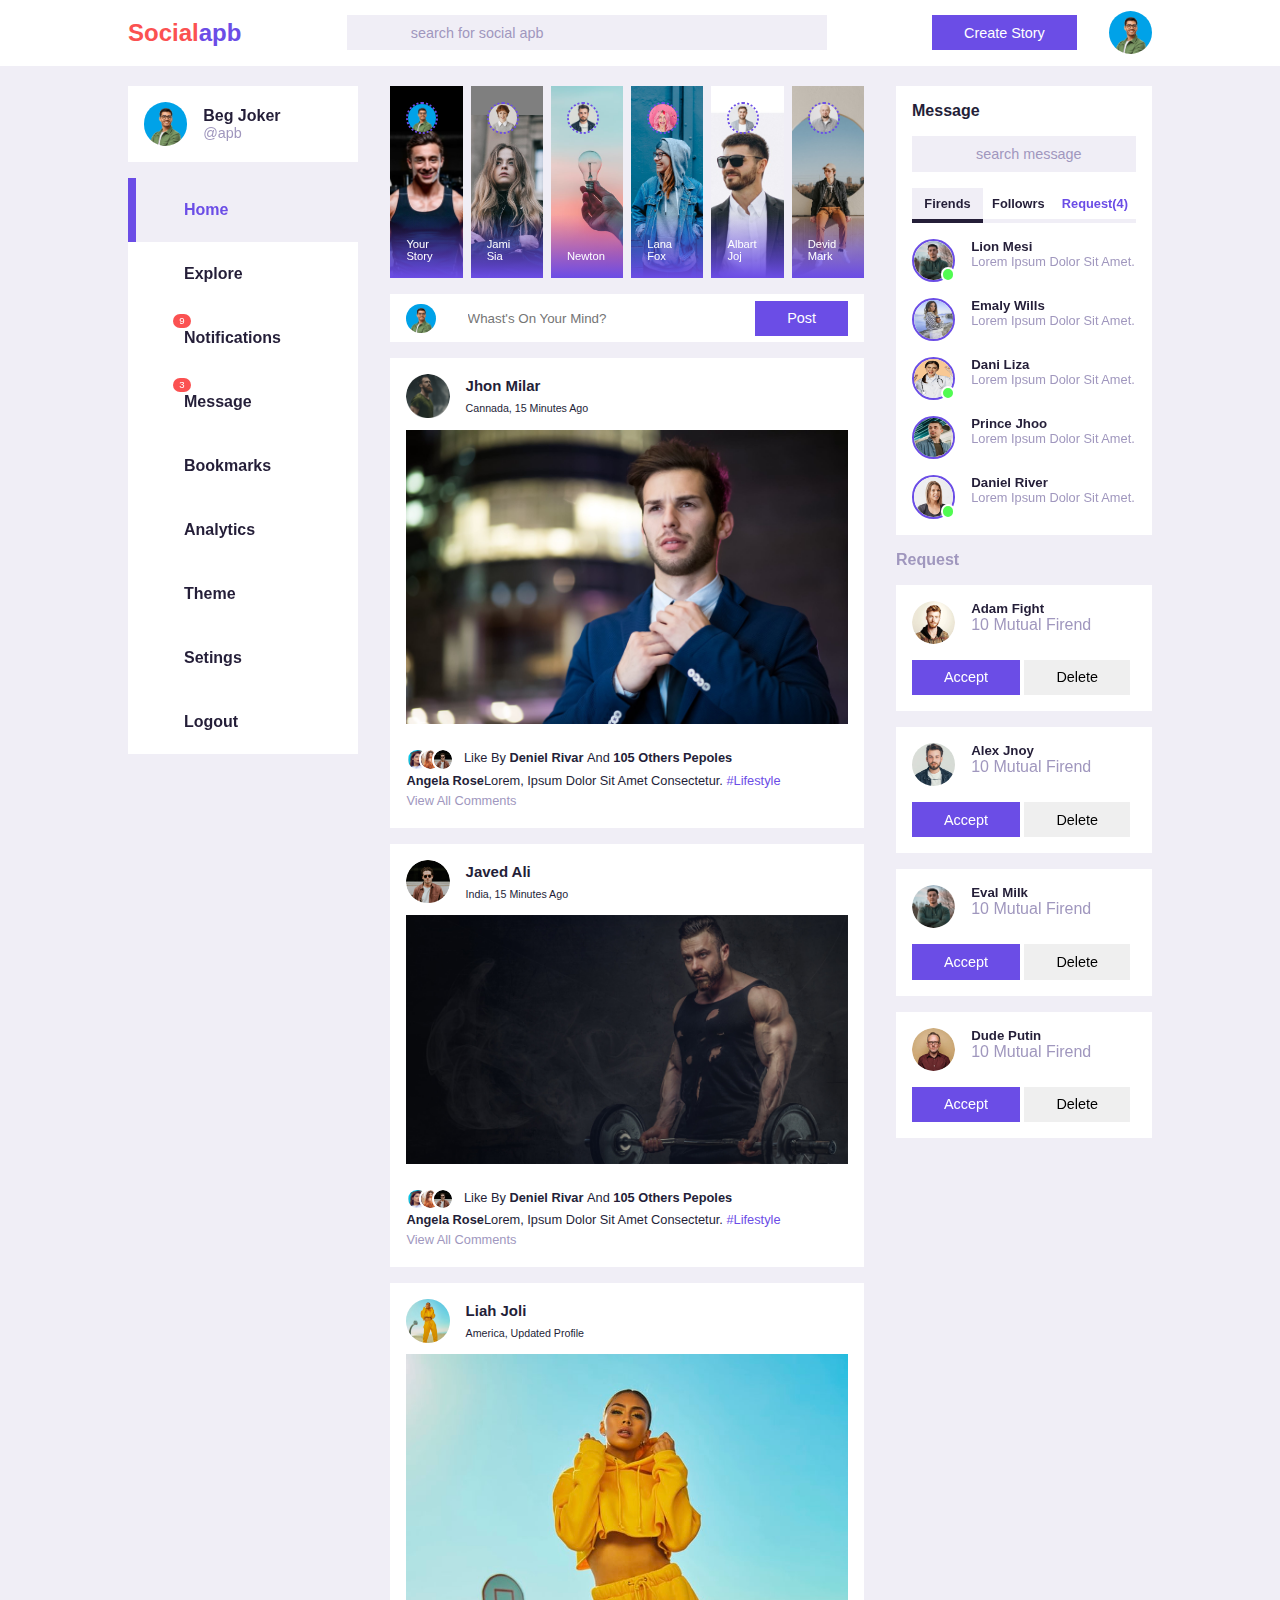
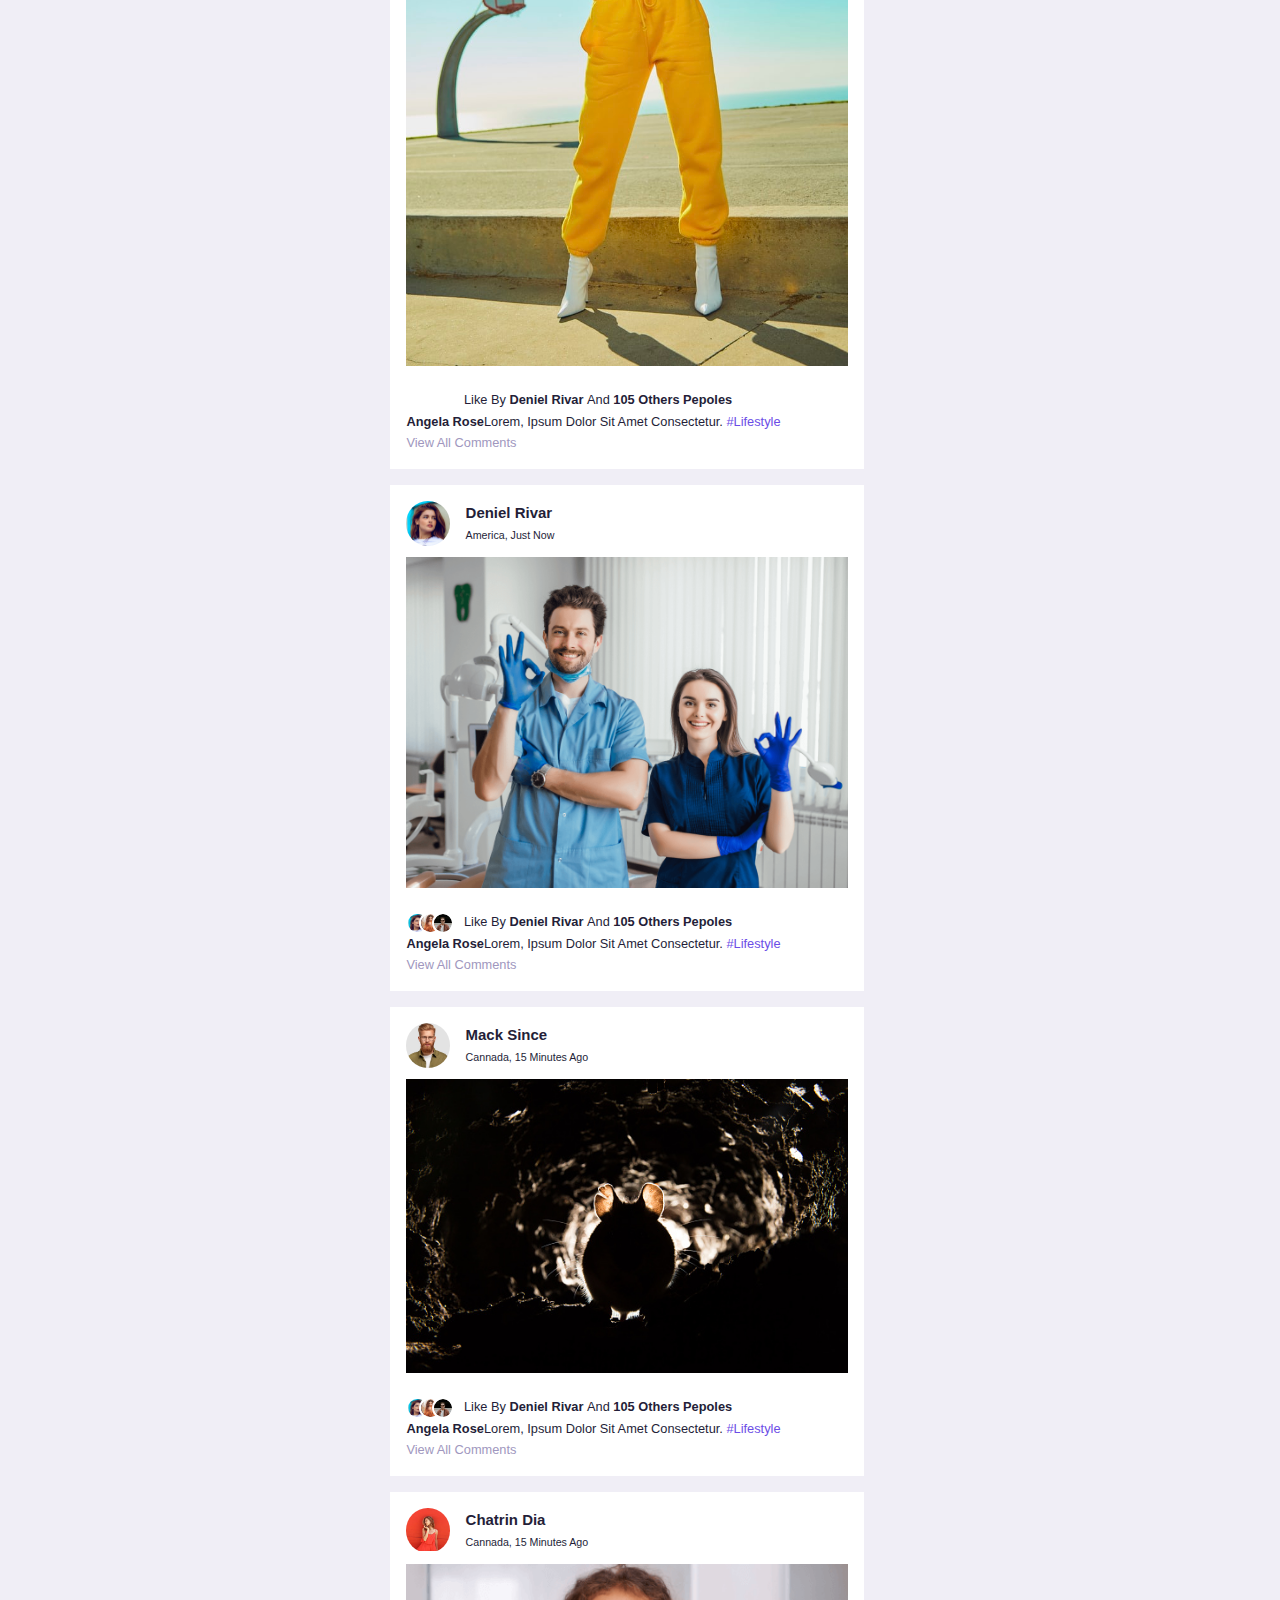
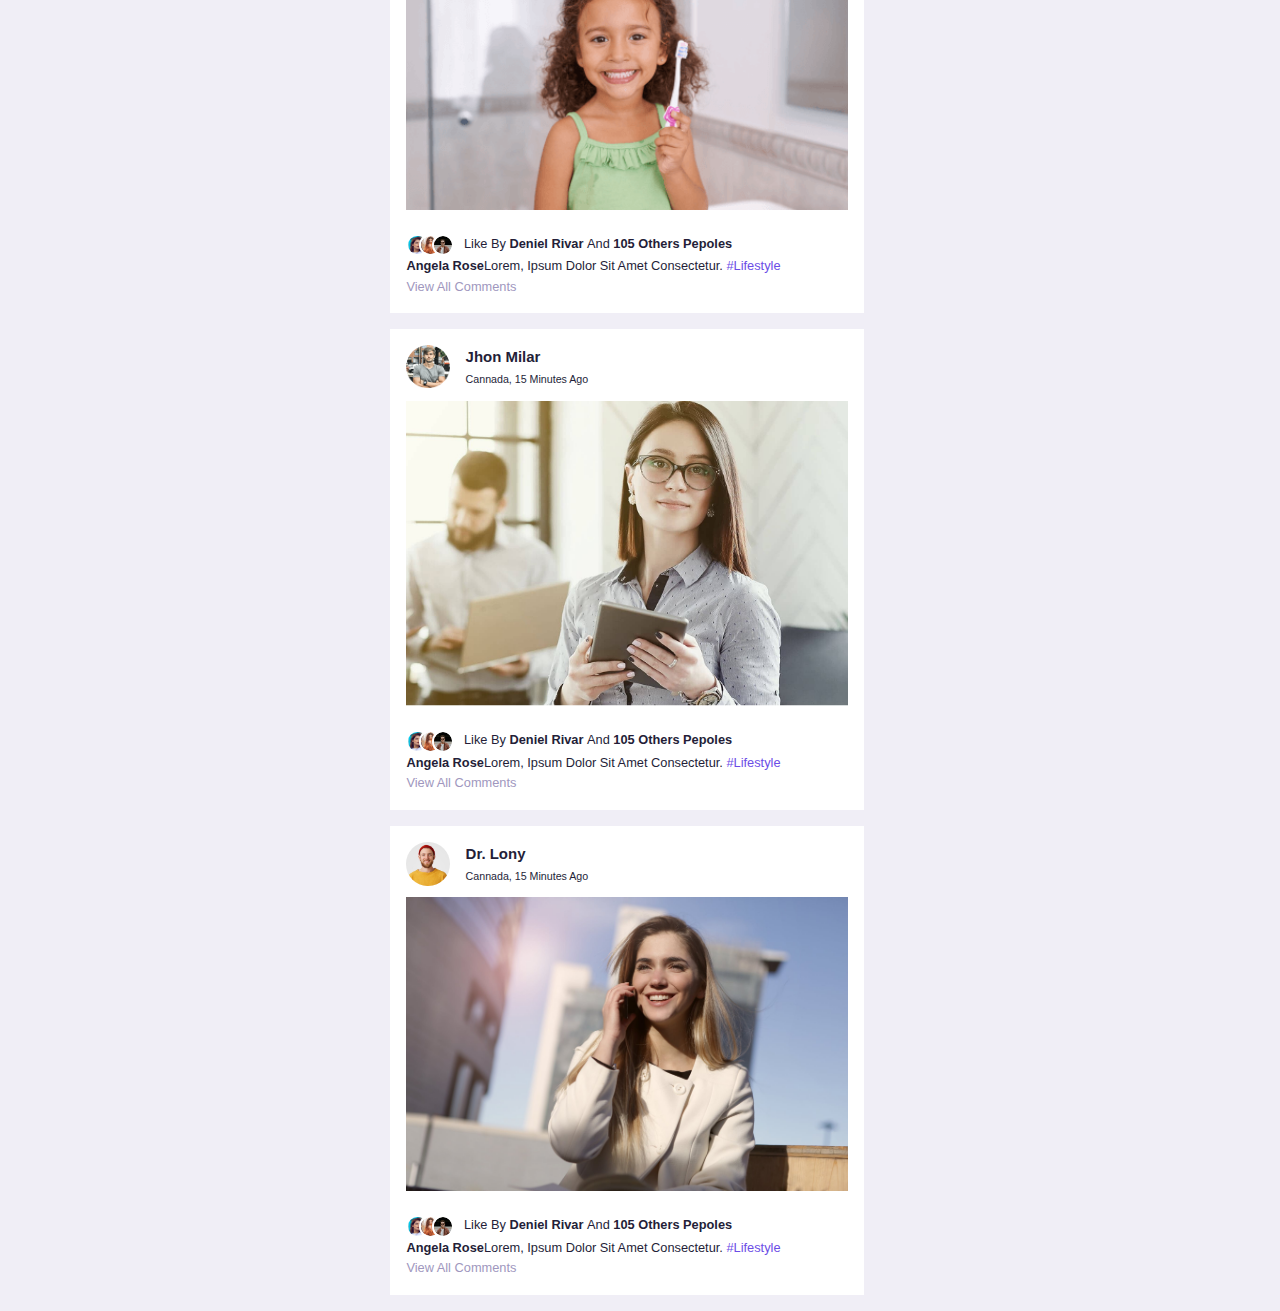
==== index.html @ afddc8d6 "commit 1" ====
<!DOCTYPE html>
<html lang="en">
<head>
    <meta charset="UTF-8">
    <meta http-equiv="X-UA-Compatible" content="IE=edge">
    <meta name="viewport" content="width=device-width, initial-scale=1.0">
    <title>SOCIAL APB</title>
    <link rel="stylesheet" href="https://unicons.iconscout.com/release/v4.0.0/css/line.css">
    <!-- ................CUSTOM CSS LINK................... -->
    <link rel="stylesheet" href="style.css">
</head>
<body>
    <!-- .............START NAV SECTION...................... -->
    <nav>
        <div class="container nav-container">
            <h2 class="logo">
                social<span>apb</span>
            </h2>
            <div class="search-bar">
                <i class="uil uil-search" ></i>
                <input type="search" placeholder="Search for SOCIAL APB">
            </div>
            <div class="create">
                <label for="creatPost" class="btn btn-primary" >Create story</label>
                <div class="profile-phots">
                    <img src="img/profile-1.jpeg" alt="">
                </div>
            </div>
        </div>
    </nav>
    <!-- ................END NAV SECTION......................... -->



    <!-- ................START MAINE SECTION......................... -->
    <main>
        <div class="container main-container">
            <!--=======MAIN LEFT======== -->
            <div class="main-left">
              <div class="profile">
                <div class="profile-phots">
                    <img src="img/profile-1.jpeg" alt="">
                </div> 
                <div class="hendel">
                    <h4>beg joker</h4>
                    <p class="text-gry">@APB</p>
                </div>  
              </div>

              <!--.............. SIDEBAR.............. -->
              <div class="side-bar"> 

                <a class="menu-item active" href="index.html">
                    <span><i class="uil uil-home"></i></span><h3>home</h3>
                </a>
                <a class="menu-item " >
                    <span><i class="uil uil-compass"></i></span><h3>explore</h3>
                </a>
                <a class="menu-item" id="notifice">
                    <span> <small class="count">9</small> <i class="uil uil-bell"></i></span><h3>notifications</h3>
                    <!-- ....................notification............................ -->
                    <div class="notification">
                        <div class="NP">
                            <div class="profile-phots">
                                <img src="img/p2.jpg" alt="">
                            </div> 
                            <div class="notification-body">
                                <b>melody</b> accepted your firend request  
                                <small class="text-gry"> 1 minutes ago</small>                              
                            </div>
                        </div>
                        <div class="NP">
                            <div class="profile-phots">
                                <img src="img/p3.png" alt="">
                            </div> 
                            <div class="notification-body">
                                <b>jhon lew</b> commented your post 
                                <small class="text-gry"> 4 minutes ago</small>                              
                            </div>
                        </div>
                        <div class="NP">
                            <div class="profile-phots">
                                <img src="img/p4.png" alt="">
                            </div> 
                            <div class="notification-body">
                                <b>leah pry</b>  liked your post 
                                <small class="text-gry"> 10 minutes ago</small>                              
                            </div>
                        </div>
                        <div class="NP">
                            <div class="profile-phots">
                                <img src="img/p5.png" alt="">
                            </div> 
                            <div class="notification-body">
                                <b>david</b> liked your post 
                                <small class="text-gry"> 20 minutes ago</small>                              
                            </div>
                        </div>
                        <div class="NP">
                            <div class="profile-phots">
                                <img src="img/profile-4.jpg" alt="">
                            </div> 
                            <div class="notification-body">
                                <b>angla fox</b> reacted your post 
                                <small class="text-gry"> 1 hour ago</small>                              
                            </div>
                        </div>
                        <div class="NP">
                            <div class="profile-phots">
                                <img src="img/profile-5.jpeg" alt="">
                            </div> 
                            <div class="notification-body">
                                <b>lana</b>  accepted your firend request
                                <small class="text-gry">2 hour ago</small>                              
                            </div>
                        </div>
                        <div class="NP">
                            <div class="profile-phots">
                                <img src="img/p7.png" alt="">
                            </div> 
                            <div class="notification-body">
                                <b>mark newton</b> accepted your firend request
                                <small class="text-gry"> 2 days ago</small>                              
                            </div>
                        </div>
                    </div>
                </a>
                <a class="menu-item"  id="message">
                    <span> <small class="count">3</small> <i class="uil uil-envelope"></i></span><h3>message</h3>
                </a>
                <a class="menu-item " >
                    <span><i class="uil uil-bookmark"></i></span><h3>bookmarks</h3>
                </a>
                <a class="menu-item " >

                    <span><i class="uil uil-chart-line"></i></span><h3>analytics</h3>
                </a>
                <a class="menu-item " id="themeMenu">
                    <span><i class="uil uil-palette"></i></span><h3>theme</h3>
                </a>
                <a class="menu-item g" >
                    <span><i class="uil uil-setting"></i></span><h3>setings</h3>
                </a> 
                <a class="menu-item g" >
                    <span><i class="uil uil-signout"></i></span><h3>logout</h3>
                </a> 
              </div>

            </div>
            <!-- =======MAIN MID======= -->
            <div class="main-mid">
                
                <!-- storys..start.. -->
                <div class="storys">
                    <div class="story">
                        <div class="profile-phots">
                            <img src="img/profile-1.jpeg" alt="">
                        </div>
                        <p>your story</p>
                    </div>
                    <div class="story">
                        <div class="profile-phots">
                            <img src="img/s2.jpg" alt="">
                        </div>
                        <p>jami sia</p>
                    </div>
                    <div class="story">
                        <div class="profile-phots">
                            <img src="img/s3.jpg" alt="">
                        </div>
                        <p>newton</p>
                    </div>
                    <div class="story">
                        <div class="profile-phots">
                            <img src="img/s4.jpg" alt="">
                        </div>
                        <p>lana fox</p>
                    </div>
                    <div class="story">
                        <div class="profile-phots">
                            <img src="img/s5.jpg" alt="">
                        </div>
                        <p>albart joj</p>
                    </div>
                    <div class="story">
                        <div class="profile-phots">
                            <img src="img/s6.jpg" alt="">
                        </div>
                        <p>devid mark</p>
                    </div>                

                
                </div>                
                <!-- storys..end.. -->
                <form class="creatPost">
                    <div class="profile-phots">
                        <img src="img/profile-1.jpeg" alt="">
                    </div>
                   <div class="text-post">
                      <input type="text" placeholder="whast's on your mind?" class="creatPost">
                   </div>

                   <div>
                       <input type="submit" value="post" class="btn btn-primary">
                   </div>
                </form>

                <!--..................feeds..start...............................-->
                <div class="feeds">
                    <div class="feed">
                        <div class="head">
                            <div class="user">
                                <div class="profile-phots">
                                    <img src="img/p7.png" alt="">                                    
                                </div>
                                <div class="info">
                                    <h3>jhon milar</h3>
                                    <small>cannada, 15 minutes ago</small>
                                </div>                               
                            </div>
                            <div class="dropdown">
                                <span class="edit"><i class="uil uil-ellipsis-h"></i></span>
                                <div class="dropdown-content">
                                    <a href="#">ซ่อนโพส</a><br>
                                    <a href="#">แก้ไข</a><br>
                                    <a href="#">ลบ</a>
                                </div>
                            </div>
                        </div>
                            <div class="feed-phots">
                                <img src="img/feed1.jpeg" alt="">
                            </div>
                            <div class="action-buttons">
                                <div class="inter-action-button">
                                    <span><i class="uil uil-heart"></i></span>
                                    <span><i class="uil uil-comment"></i></span>
                                    <span><i class="uil uil-share-alt"></i></span>
                                </div>
                                <div class="book-mark">
                                   <span><i class="uil uil-bookmark"></i></span>
                                </div>
                            </div>
                            <div class="liked-by">
                                <span><img src="img/p2.jpg" alt=""></span>
                                <span><img src="img/p4.png" alt=""></span>
                                <span><img src="img/p5.png" alt=""></span>
                                <p>like by <b>deniel rivar </b> and<b> 105 others pepoles</b></p>                                                                  
                            </div>
                            <div class="caption">
                                <p><b>angela rose</b>Lorem, ipsum dolor sit amet consectetur. <span class="hash-teg">#lifestyle</span></p>
                            </div> 
                            <div class="text-gry comment">view all comments</div> 
                    </div> 
                    <div class="feed">
                        <div class="head">
                            <div class="user">
                                <div class="profile-phots">
                                    <img src="img/p5.png" alt="">                                    
                                </div>
                                <div class="info">
                                    <h3>javed ali</h3>
                                    <small>india, 15 minutes ago</small>
                                </div>                               
                            </div>
                            <span class="edit">
                                <i class="uil uil-ellipsis-h"></i>
                            </span>
                        </div>
                            <div class="feed-phots">
                                <img src="img/feed8.jpg" alt="">
                            </div>
                            <div class="action-buttons">
                                <div class="inter-action-button">
                                    <span><i class="uil uil-heart"></i></span>
                                    <span><i class="uil uil-comment"></i></span>
                                    <span><i class="uil uil-share-alt"></i></span>
                                </div>
                                <div class="book-mark">
                                    <span><i class="uil uil-bookmark"></i></span>
                                </div>
                            </div>
                            <div class="liked-by">
                                <span><img src="img/p2.jpg" alt=""></span>
                                <span><img src="img/p4.png" alt=""></span>
                                <span><img src="img/p5.png" alt=""></span>
                                <p>like by <b>deniel rivar </b> and<b> 105 others pepoles</b></p>                                                                  
                            </div>
                            <div class="caption">
                                <p><b>angela rose</b>Lorem, ipsum dolor sit amet consectetur. <span class="hash-teg">#lifestyle</span></p>
                            </div> 
                            <div class="text-gry comment">view all comments</div> 
                    </div>        
                    <div class="feed">
                        <div class="head">
                            <div class="user">
                                <div class="profile-phots">
                                    <img src="img/feed4.jpg" alt="">                                    
                                </div>
                                <div class="info">
                                    <h3>liah joli</h3>
                                    <small>america, updated profile</small>
                                </div>                               
                            </div>
                            <span class="edit">
                                <i class="uil uil-ellipsis-h"></i>
                            </span>
                        </div>
                            <div class="feed-phots">
                                <img src="img/feed4.jpg" alt="">
                            </div>
                            <div class="action-buttons">
                                <div class="inter-action-button">
                                    <span><i class="uil uil-heart"></i></span>
                                    <span><i class="uil uil-comment"></i></span>
                                    <span><i class="uil uil-share-alt"></i></span>
                                </div>
                                <div class="book-mark">
                                    <span><i class="uil uil-bookmark"></i></span>
                                </div>
                            </div>
                            <div class="liked-by">
                                <span><i class="uil uil-heart"></i></span>
                                <span><i class="uil uil-comment"></i></span>
                                <span><i class="uil uil-share-alt"></i></span>
                                <p>like by <b>deniel rivar </b> and<b> 105 others pepoles</b></p>                                                                  
                            </div>
                            <div class="caption">
                                <p><b>angela rose</b>Lorem, ipsum dolor sit amet consectetur. <span class="hash-teg">#lifestyle</span></p>
                            </div> 
                            <div class="text-gry comment">view all comments</div> 
                    </div>
                    <div class="feed">
                        <div class="head">
                            <div class="user">
                                <div class="profile-phots">
                                    <img src="img/p2.jpg" alt="">                                    
                                </div>
                                <div class="info">
                                    <h3>Deniel Rivar</h3>
                                    <small>america, just now</small>
                                </div>                               
                            </div>
                            <span class="edit">
                                <i class="uil uil-ellipsis-h"></i>
                            </span>
                        </div>
                            <div class="feed-phots">
                                <img src="img/feed3.png" alt="">
                            </div>
                            <div class="action-buttons">
                                <div class="inter-action-button">
                                    <span><i class="uil uil-heart"></i></span>
                                    <span><i class="uil uil-comment"></i></span>
                                    <span><i class="uil uil-share-alt"></i></span>
                                </div>
                                <div class="book-mark">
                                    <span><i class="uil uil-bookmark"></i></span>
                                </div>
                            </div>
                            <div class="liked-by">
                                <span><img src="img/p2.jpg" alt=""></span>
                                <span><img src="img/p4.png" alt=""></span>
                                <span><img src="img/p5.png" alt=""></span>
                                <p>like by <b>deniel rivar </b> and<b> 105 others pepoles</b></p>                                                                  
                            </div>
                            <div class="caption">
                                <p><b>angela rose</b>Lorem, ipsum dolor sit amet consectetur. <span class="hash-teg">#lifestyle</span></p>
                            </div> 
                            <div class="text-gry comment">view all comments</div> 
                    </div>                   
                    <div class="feed">
                        <div class="head">
                            <div class="user">
                                <div class="profile-phots">
                                    <img src="img/s1.jpg" alt="">                                    
                                </div>
                                <div class="info">
                                    <h3>mack since</h3>
                                    <small>cannada, 15 minutes ago</small>
                                </div>                               
                            </div>
                            <span class="edit">
                                <i class="uil uil-ellipsis-h"></i>
                            </span>
                        </div>
                            <div class="feed-phots">
                                <img src="img/feed2.jpg" alt="">
                            </div>
                            <div class="action-buttons">
                                <div class="inter-action-button">
                                    <span><i class="uil uil-heart"></i></span>
                                    <span><i class="uil uil-comment"></i></span>
                                    <span><i class="uil uil-share-alt"></i></span>
                                </div>
                                <div class="book-mark">
                                    <span><i class="uil uil-bookmark"></i></span>
                                </div>
                            </div>
                            <div class="liked-by">
                                <span><img src="img/p2.jpg" alt=""></span>
                                <span><img src="img/p4.png" alt=""></span>
                                <span><img src="img/p5.png" alt=""></span>
                                <p>like by <b>deniel rivar </b> and<b> 105 others pepoles</b></p>                                                                  
                            </div>
                            <div class="caption">
                                <p><b>angela rose</b>Lorem, ipsum dolor sit amet consectetur. <span class="hash-teg">#lifestyle</span></p>
                            </div> 
                            <div class="text-gry comment">view all comments</div> 
                    </div>                  
                    <div class="feed">
                        <div class="head">
                            <div class="user">
                                <div class="profile-phots">
                                    <img src="img/profile-4.jpg" alt="">                                    
                                </div>
                                <div class="info">
                                    <h3>chatrin dia</h3>
                                    <small>cannada, 15 minutes ago</small>
                                </div>                               
                            </div>
                            <span class="edit">
                                <i class="uil uil-ellipsis-h"></i>
                            </span>
                        </div>
                            <div class="feed-phots">
                                <img src="img/feed6.png" alt="">
                            </div>
                            <div class="action-buttons">
                                <div class="inter-action-button">
                                    <span><i class="uil uil-heart"></i></span>
                                    <span><i class="uil uil-comment"></i></span>
                                    <span><i class="uil uil-share-alt"></i></span>
                                </div>
                                <div class="book-mark">
                                    <span><i class="uil uil-bookmark"></i></span>
                                </div>
                            </div>
                            <div class="liked-by">
                                <span><img src="img/p2.jpg" alt=""></span>
                                <span><img src="img/p4.png" alt=""></span>
                                <span><img src="img/p5.png" alt=""></span>
                                <p>like by <b>deniel rivar </b> and<b> 105 others pepoles</b></p>                                                                  
                            </div>
                            <div class="caption">
                                <p><b>angela rose</b>Lorem, ipsum dolor sit amet consectetur. <span class="hash-teg">#lifestyle</span></p>
                            </div> 
                            <div class="text-gry comment">view all comments</div> 
                    </div>         
   
                    <div class="feed">
                        <div class="head">
                            <div class="user">
                                <div class="profile-phots">
                                    <img src="img/p3.png" alt="">                                    
                                </div>
                                <div class="info">
                                    <h3>jhon milar</h3>
                                    <small>cannada, 15 minutes ago</small>
                                </div>                               
                            </div>
                            <span class="edit">
                                <i class="uil uil-ellipsis-h"></i>
                            </span>
                        </div>
                            <div class="feed-phots">
                                <img src="img/feed7.jpg" alt="">
                            </div>
                            <div class="action-buttons">
                                <div class="inter-action-button">
                                    <span><i class="uil uil-heart"></i></span>
                                    <span><i class="uil uil-comment"></i></span>
                                    <span><i class="uil uil-share-alt"></i></span>
                                </div>
                                <div class="book-mark">
                                    <span><i class="uil uil-bookmark"></i></span>
                                </div>
                            </div>
                            <div class="liked-by">
                                <span><img src="img/p2.jpg" alt=""></span>
                                <span><img src="img/p4.png" alt=""></span>
                                <span><img src="img/p5.png" alt=""></span>
                                <p>like by <b>deniel rivar </b> and<b> 105 others pepoles</b></p>                                                                  
                            </div>
                            <div class="caption">
                                <p><b>angela rose</b>Lorem, ipsum dolor sit amet consectetur. <span class="hash-teg">#lifestyle</span></p>
                            </div> 
                            <div class="text-gry comment">view all comments</div> 
                    </div>  
                    <div class="feed">
                        <div class="head">
                            <div class="user">
                                <div class="profile-phots">
                                    <img src="img/s7.jpg" alt="">                                    
                                </div>
                                <div class="info">
                                    <h3>dr. lony</h3>
                                    <small>cannada, 15 minutes ago</small>
                                </div>                               
                            </div>
                            <span class="edit">
                                <i class="uil uil-ellipsis-h"></i>
                            </span>
                        </div>
                            <div class="feed-phots">
                                <img src="img/feed5.jpeg" alt="">
                            </div>
                            <div class="action-buttons">
                                <div class="inter-action-button">
                                    <span><i class="uil uil-heart"></i></span>
                                    <span><i class="uil uil-comment"></i></span>
                                    <span><i class="uil uil-share-alt"></i></span>
                                </div>
                                <div class="book-mark">
                                    <span><i class="uil uil-bookmark"></i></span>
                                </div>
                            </div>
                            <div class="liked-by">
                                <span><img src="img/p2.jpg" alt=""></span>
                                <span><img src="img/p4.png" alt=""></span>
                                <span><img src="img/p5.png" alt=""></span>
                                <p>like by <b>deniel rivar </b> and<b> 105 others pepoles</b></p>                                                                  
                            </div>
                            <div class="caption">
                                <p><b>angela rose</b>Lorem, ipsum dolor sit amet consectetur. <span class="hash-teg">#lifestyle</span></p>
                            </div> 
                            <div class="text-gry comment">view all comments</div> 
                    </div>                  
                </div>
                <!--..................feeds.end................................-->
            </div>
             <!-- =======MAIN RIGHT======= -->
            <div class="main-right">
                <div class="messages" id="message-box">
                    <div class="message-heading">
                        <h4>message</h4><i class="uil uil-edit"></i>
                    </div>
                    <!-- searchbar -->
                    <div class="search-bar">
                        <i class="uil uil-search" ></i>
                        <input type="search" placeholder="search message" id="message-search">
                    </div>
                    <!-- messagecategory -->
                    <div class="category">
                        <h6 class="active">firends</h6>
                        <h6 class="">followrs</h6>
                        <h6 class="pr-requst">request(4)</h6>
                    </div>
                    <!-- messgae -->
                    <div class="message">
                        <div class="profile-phots">
                            <div class="ac"></div>
                            <img src="img/f3.png" alt="">
                        </div>
                        <div class="messgae-body">
                            <h5>lion mesi</h5>
                            <p class="text-gry">Lorem ipsum dolor sit amet.</p>
                        </div>
                    </div>                    
                    <div class="message">
                        <div class="profile-phots">
                            <img src="img/m1.jpg" alt="">
                        </div>
                        <div class="messgae-body">
                            <h5>emaly wills</h5>
                            <p class="text-gry">Lorem ipsum dolor sit amet.</p>
                        </div>
                    </div>                    
                    <div class="message">                        
                        <div class="profile-phots">
                            <div class="ac"></div>
                            <img src="img/m2.png" alt="">
                        </div>
                        <div class="messgae-body">
                            <h5>dani liza</h5>
                            <p class="text-gry">Lorem ipsum dolor sit amet.</p>
                        </div>
                    </div>                    
                    <div class="message">
                        <div class="profile-phots">
                            <img src="img/m3.jpg" alt="">
                        </div>
                        <div class="messgae-body">
                            <h5>prince jhoo</h5>
                            <p class="text-gry">Lorem ipsum dolor sit amet.</p>
                        </div>
                    </div>                    
                    <div class="message ">
                        <div class="profile-phots">
                            <div class="ac"></div>
                            <img src="img/m4.png" alt="">
                        </div>
                        <div class="messgae-body">
                            <h5>daniel river</h5>
                            <p class="text-gry">Lorem ipsum dolor sit amet.</p>
                        </div>
                    </div>                    
                </div> 
                <!--firend request-->
                <div class="firend-requests">
                    <h4>request</h4>
                    <div class="request">
                        <div class="info">
                            <div class="profile-phots">
                                <img src="img/f1.png" alt="">
                            </div>
                            <div class="request-body">
                                <h5>adam fight</h5>
                                <p class="text-gry">10 mutual firend</p>
                            </div>                            
                        </div>                                            
                        <div class="action">                            
                            <button class="btn btn-primary" id="add">accept</button>
                            <button class="btn btn" id="del">delete</button>
                        </div>
                    </div>
                    <div class="request">
                        <div class="info">
                            <div class="profile-phots">
                                <img src="img/s3.jpg" alt="">
                            </div>
                            <div class="request-body">
                                <h5>alex jnoy</h5>
                                <p class="text-gry">10 mutual firend</p>
                            </div>                            
                        </div>
                        
                        <div class="action">
                            <button class="btn btn-primary" id="add">accept</button>
                            <button class="btn " id="del">delete</button>
                        </div>
                    </div>
                    <div class="request">
                        <div class="info">
                            <div class="profile-phots">
                                <img src="img/f3.png" alt="">
                            </div>
                            <div class="request-body">
                                <h5>eval milk</h5>
                                <p class="text-gry">10 mutual firend</p>
                            </div>                            
                        </div>
                        <div class="action">
                            <button class="btn btn-primary" id="add">accept</button>
                            <button class="btn " id="del">delete</button>
                        </div>
                    </div>
                    <div class="request">
                        <div class="info">
                            <div class="profile-phots">
                                <img src="img/f4.png" alt="">
                            </div>
                            <div class="request-body">
                                <h5>dude putin</h5>
                                <p class="text-gry">10 mutual firend</p>
                            </div>                            
                        </div>
                        <div class="action">
                            <button class="btn btn-primary" id="add">accept</button>
                            <button class="btn " id="del">delete</button>
                        </div>
                    </div>
                </div>           
            </div>
        </div>
    </main>

    <!--................. THEME CUSTOMIZE.START............. -->
    <div class="theme">
        <div class="card">
            <h2>CUSTOMIZE yuor site</h2>
            <p class="text-gry">manage your font, color, and backgroud</p>


            <!--........... FONT-SIZE........... -->
            <div class="font-siz">
                <div>
                    <h6>aa</h6>
                    <div class="choose-font-size">
                        <span class="font1"></span>
                        <span class="font2 active"></span>
                        <span class="font3"></span>
                        <span class="font4"></span>
                        <span class="font5"></span>
                    </div>
                    <h3>aa</h3>
                </div>               
            </div>

            <!--.................. COLOR................ -->
        <div class="color">
            <h3>color</h3>
            <div class="choose-color">
                <span class="color1 active"></span>
                <span class="color2"></span>
                <span class="color3"></span>
                <span class="color4"></span>
                <span class="color5"></span>
            </div>
        </div>

        <!--.............BACKGROUND.............. -->
        <div class="background">
            <h3>backgorund</h3>
            <div class="chosse-backgorund">
                <div class="bg1 active">
                    <span></span>
                    <h5 for="bg1">light</h5>
                </div>
                <div class="bg2">
                    <span></span>
                    <h5 for="bg2">dark</h5>
                </div>
                <div class="bg3">
                    <span></span>
                    <h5 for="bg3">black</h5>
                </div>
            </div>
        </div>

        </div>
    </div>
    <!--.............THEME CUSTOMIZE.END...... -->
    <!-- ................END MAINE SECTION......................... -->



    <!-- .............CUSTOM JS LINK...................... -->
    <script src="script.js"></script>
</body>
</html>
---- style.css ----
*, *::after, *::before{
    margin: 0;
    padding: 0;
    box-sizing: border-box;
    text-transform: capitalize;
    font-family: Verdana, Geneva, Tahoma, sans-serif;
    list-style: none;
    text-decoration: none;
    border: none;
    outline: none;
}

:root{
    --primary-color-hue: 252;
    --dark-color-lightness: 17%;
    --light-color-lightness: 95%;
    --white-color-lightness: 100%;

    --color-white:hsl(252, 30%, var(--white-color-lightness));
    --color-light:hsl(252, 30%, var(--light-color-lightness));
    --color-gry:rgb(160, 151, 190);
    --color-primary:hsl(var(--primary-color-hue), 75%, 60%);
    --color-success:hsl(120, 95%, 65%);
    --color-danger:hsl(0, 95%, 65%);
    --color-dark:hsl(252, 30%, var(--dark-color-lightness));
    --color-black:hsl(252, 30%, 10%);


    --btn-padding:.6rem 2rem;
    --border-radius:0;
    --card-border-radius:0;
    --search-padding:.6rem 2rem;
    --card-padding:1rem;

    --stk-top-left:5.4rem;
    --stk-top-right:-18rem;
}
body{
   color: var(--color-dark); 
   background: var(--color-light);
   overflow-x: hidden;
}

/* ............CUSTOM STYLE........ */

.container{
    width: 80%;
    margin: 0 auto;
}

.profile-phots{
    width: 2.7rem;
    border-radius: 50%;
    aspect-ratio: 1/1;    
    overflow: hidden;
}

img{
    width: 100%;
    display: block;
}
.icon1{
    height: 1.4rem; 
    width: 1.4rem;
}
.icon2{
    height: 1.2rem; 
    width: 1.2rem;
}

.btn{
    padding: var(--btn-padding);    
    display: inline-block;
    font-weight: 500;
    font-size: .9rem;
    border-radius: var(--border-radius);
    cursor: pointer;
    transition: all .3s ease;
}

.btn:hover{
    opacity: .8;
}

.btn-primary{
    background: var(--color-primary);
    color: white;
}
.btn-danger{
    background: var(--color-danger);
    color: white;
}

.text-blod{
    font-weight: bold;
}
.text-gry{
    color: var(--color-gry);
}

/* ............................NAV START.................... */
nav{
    position: fixed;
    width: 100%;
    padding: .7rem 0;
    background: var(--color-white);
    z-index: 10;
    top: 0;
}

.nav-container{
    display: flex;
    align-items: center;
    justify-content: space-between;
}

nav span{
    color: var(--color-primary);
}
nav .logo{
    color: var(--color-danger);
}

.search-bar{
    background: var(--color-light);
    border-radius: var(--border-radius);
    padding: var(--search-padding);  
    display: flex;
    align-items: center; 
    gap: 1rem;   
}

.search-bar input[type="search"]{
    width: 30vw;
    margin-left: 1rem;
    font-size: .9rem;
    color: var(--color-dark);
    background: transparent;
    text-transform: lowercase;
}
 .search-bar input[type="search"]::placeholder{
    color: var(--color-gry);
}
.create{
    display: flex;
    align-items: center;
    gap: 2rem;
}

/* ............................NAV END.................... */


/* ............................START MAINE .................... */

main{
    position: relative;
    top: 5.4rem;
}
.main-container{
    position: relative;
    display: grid;
    grid-template-columns: 18vw auto 20vw;
    gap: 2rem;
}
/*.... main left... */
.main-container .main-left{
    position: sticky;
    height: max-content;
    top: var(--stk-top-left);
}
.main-left .profile{
    padding: var(--card-padding);
    background: var(--color-white);
    border-radius: var(--card-border-radius);
    display: flex;
    column-gap: 1rem;
    align-items: center;
    width: 100%;
}
.main-left p{
    text-transform: lowercase;
    font-size: .9rem;
}

/* +++++++++++  SIDEBAR  +++++++++++++++++ */
.main-left .side-bar{
    background: var(--color-white);
    margin-top: 1rem;
    border-radius: var(--card-border-radius);
}

.menu-item{
    position: relative;
    display: flex;
    align-items: center;
    cursor: pointer;
    transition: .3s all ease;
    height: 4rem;
}
.menu-item:hover{
    background: var(--color-light);
}
.menu-item span i{
    margin-left: 2rem;
    position: relative;
    font-size: 1.4rem;
    color: var(--color-gry);
}
.menu-item .count{
    background: var(--color-danger);
    padding: .1rem .4rem;
    font-size: .6rem;
    height: fit-content;
    color: white;
    border-radius: .8rem;
    position: absolute;
    top: .5rem;
    left: 2.8rem;
}
.menu-item h3{
    font-size: 1rem;
    margin-left: 1.5rem;
}
.active h3{
    color: var(--color-primary); 
}
.active{
    background: var(--color-light);
}
.menu-item.active::before{
    content: '';
    display: block;
    position: absolute;
    height: 100%;
    width: .5rem;
    background: var(--color-primary);   
}
.menu-item:first-child.active{
    border-top-left-radius: var(--card-border-radius);
    overflow: hidden;
}
.g{
    border-bottom-left-radius: var(--card-border-radius);
    overflow: hidden;
}
.side-bar .btn{
    margin-top: 1rem;
    width: 100%;
    text-align: center;
    padding: 1rem 0;
}
/* +++++++++++  SIDEBAR  +END++++++++++++++++ */

/* ...........notification..start......... */
.notification{
    position: absolute;
    background: var(--color-white);
    width: 30rem;
    border-radius: var(--card-border-radius);
    top: 0;
    left: 110%; 
    padding: var(--card-padding); 
    box-shadow: 0 0 2rem hsl(var(--color-primary)75% 60% 25% );
    z-index: 8;
    display: none;
}
.notification::before{
    content: '';
    height: 1.2rem;
    width: 1.2rem;
    background: var(--color-white);
    display: block;
    position: absolute;
    transform: rotate(45deg);
    left: -.6rem;
}
.notification .NP{
    display: flex;
    align-items: start;
    gap: 1rem;
    margin: 1rem;  
}
.notification .NP small{
    display: block;
}
/* ...........notification..end......... */


/* ...........mid..start......... */
.storys{
    height: 12rem;
    display: flex;
    justify-content: space-between;
    gap: .5rem; 
    margin-bottom: 1rem; 
}

.story{
    position: relative ;
    justify-content: space-between;
    display: flex;
    padding: var(--card-padding);
    border-radius: var(--card-border-radius);
    flex-direction: column;
    color: var(--color-white);
    overflow: hidden;
    /* width: 5rem; */
    width: 100%;
    align-items: left;
    background: var(--color-primary);
    font-size: .7rem;
}
.story::before{
    content: '';
    height: 4rem;
    width: 100%;
    display: block;
    background: linear-gradient(transparent, var(--color-primary));
    position: absolute;
    bottom: 0;  
    left: 0;
}
.story .profile-phots{
    height: 2rem;
    width: 2rem;
    align-self: start;
    border: 2px dotted var(--color-primary);
}
.story p{
    z-index: 2;
}
.story:nth-child(1){
    background: url('img/st1.jpg');
    background-position: center;
    background-size: cover;
}
.story:nth-child(2){
    background: url('img/st2.jpeg');
    background-position: center;
    background-size: cover;
}
.story:nth-child(3){
    background: url('img/st3.jpg');
    background-position: center;
    background-size: cover;
}
.story:nth-child(4){
    background: url('img/st5.jpg');
    background-position: center;
    background-size: cover;
}
.story:nth-child(5){
    background: url('img/st4.jpg');
    background-position: center;
    background-size: cover;
}
.story:nth-child(6){
    background: url('img/st6.jpg');
    background-position: center;
    background-size: cover;
}
/* ...........mid..end......... */


/* ...........form..start......... */
.creatPost{
    width: 100%;
    display: flex;
    align-items: center;
    justify-content: space-between; 

    border-radius: var(--border-radius);
    padding: .4rem var(--card-padding);
    background: var(--color-white);    
    
}
.creatPost .text-post{
    background: transparent;
    justify-self: start;
    width: 100%;
    padding-left: 1rem;
    margin-right: 1rem;  

}
.creatPost input[type="text"]{
    color: var(--color-dark);  
}
/* ...........form..end......... */

/* ...................feed start............ */
.feeds .feed{
    background: var(--color-white);
    font-size: .8rem;
    line-height: 1.6;
    padding: var(--card-padding);
    border-radius: var(--card-border-radius);
    margin: 1rem 0;
}
.feeds .feed .head{
    display: flex;
    justify-content: space-between;
}
.feeds .feed .user{
    display: flex;
    gap: 1rem; 
}

.feed .feed .dropdown{
    position: relative;
    display: inline-block;
}
.dropdown-content {
    display: none;
    position: absolute;
    background-color: #f9f9f9;
    min-width: 160px;
    box-shadow: 0px 8px 16px 0px rgba(0,0,0,0.2);
    padding: 12px 16px;
    z-index: 1;
  }
.dropdown:hover .dropdown-content {
    display: block;
  }

.feeds .feed-phots{
    overflow: hidden;
    border-radius: var(--card-border-radius);
    margin: .7rem 0;
}
.feeds .action-buttons{
    display: flex;
    justify-content: space-between;
    margin: .6rem 0;
    align-items: center;
    font-size: 1.4rem;
}
.feeds .inter-action-button{
    display: flex;
    gap: 1rem;
    align-items: center;
}
.liked-by{
    display: flex;
    margin-top: .8rem;
}
.liked-by span{
    height: 1.4rem;
    width: 1.4rem;
    border: 2px solid var(--color-white);
    border-radius: 50%;
    display: block;
    overflow: hidden;
    margin-left: -.6rem;
}
.liked-by span:nth-child(1){
    margin: 0;
}
.liked-by p{
    margin-left: .6rem;
}
.hash-teg{
    color: var(--color-primary);
}
/* ...................feed end............ */


/* ..................maine right....................start......... */
/* ...message... */
.main-right{
    height: max-content;
    position: sticky;
    top: var(--stk-top-right);
    bottom: 0;
}
.main-right .messages{
    background: var(--color-white);  
    border-radius: var(--card-border-radius);
    padding: var(--card-padding);  
}
.main-right .message-heading{
    display: flex;
    align-items: center;
    justify-content: space-between;
    margin-bottom: 1rem;
}
.main-right .messages .search-bar{
    margin-bottom: 1rem;
    display: flex;
    overflow: hidden;
}
.main-right .messages .category{
    display: flex;
    justify-content: space-between;
    /* align-items: center; */
    margin-bottom: 1rem;
}
.main-right .messages .category h6{
    font-size: .8rem;
    text-align: center;
    border-bottom: 4px solid var(--color-light);
    padding: .5rem;
    width: 100%;
}
.main-right .messages .category .active{ 
    border-color: var(--color-dark) ;  
}

.main-right .message{
    display: flex;
    margin-bottom: 1rem;
    gap: 1rem;
    align-items: start;
}
.main-right .message:last-child{
    margin: 0;
}
.main-right .message p{
    font-size: .8rem;
}
.ac{
    height: .9rem;
    width: .9rem;
    background: var(--color-success);  
    position: absolute; 
    border-radius: 50%;
    border: var(--color-white) 2px solid;
    bottom: 0;
    right: 0;

}
.message .profile-phots{
    position: relative;
    overflow: visible;
}
.message .profile-phots img{
    border-radius: 50%; 
    height: 100%;
    width: 100%;
    border: 2px solid var(--color-primary);
}
.pr-requst{
    color: var(--color-primary);
}
/* firend requste */
.firend-requests{
    margin-top: 1rem;
}
.firend-requests h4{
   color: var(--color-gry);
   margin: .7rem 0;
}
.firend-requests .request{
    background: var(--color-white);
    padding: var(--card-padding);
    border-radius: var(--card-border-radius);
    margin-top: 1rem;
}
.firend-requests .info{
    display: flex;
    gap: 1rem;
    margin-bottom: 1rem;
}
.firend-requests .info .request-body h5{
    color: var(--color-dark);
}
.firend-requests .info .action{
    display: flex;
    gap: 1rem;
}

/* ..................maine right....................end......... */

/* ............................MAINE END.................... */


/*......................THEME CUSTOMIZE..START................... */
.theme{
    background: rgba(0, 0, 0, 0.508);
    height: 100vh;
    width: 100%;
    position: fixed;
    top: 0;
    left: 0;
    transform: translate(0,0);
    text-align: center;
    display: grid;
    place-items: center;
    z-index: 100;
    font-size: .9rem;
    display: none;
}
.card{
    background: var(--color-white);
    padding: var(--card-padding);
    border-radius: var(--card-border-radius);
    width: 50%;
}
.font-siz{
    margin-top: 3rem;
}
.font-siz > div{
    display: flex;
    justify-content: space-between;
    background: var(--color-light);
    border-radius: var(--card-border-radius);
    padding: var(--search-padding);
    align-items: center;
}
.choose-font-size{
    width: 100%;
    height: .2rem;
    background: var(--color-dark);
    display: flex;
    align-items: center;
    justify-content: space-between;
    margin: auto .5rem;
}
.choose-font-size span{
    height: 1rem;
    width: 1rem;
    background: var(--color-gry);
    cursor: pointer;
    border-radius: 50%;
}
.choose-font-size .active{
    background: var(--color-primary);
}
.choose-font-size .font1{
    height: .9rem;
    width: .9rem;
}
.choose-font-size .font2{
    height: 1rem;
    width: 1rem;
}
.choose-font-size .font3{
    height: 1.2rem;
    width: 1.2rem;
}
.choose-font-size .font4{
    height: 1.3rem;
    width: 1.3rem;
}
.choose-font-size .font5{
    height: 1.5rem;
    width: 1.5rem;
}

/* ..............color.......... */
.color{
    margin-top: 2rem;
}
.choose-color{
    display: flex;
    align-items: center;
    justify-content: space-around;
    padding: var(--search-padding);
    border-radius: var(--card-border-radius);
    background: var(--color-light);  
    margin: 1rem auto;
}
.choose-color span{
    height: 2.5rem;
    width: 2.5rem;
    border-radius: 50%;
}
.choose-color span:nth-child(1){
    background:hsl(252, 75%, 60%);
}
.choose-color span:nth-child(2){
    background:hsl(52, 75%, 60%);
}
.choose-color span:nth-child(3){
    background:hsl(352, 75%, 60%);
}
.choose-color span:nth-child(4){
    background:hsl(152, 75%, 60%);
}
.choose-color span:nth-child(5){
    background:hsl(202, 75%, 60%);
}
.choose-color .active{
    border: 5px solid var(--color-gry);
}
/* ................backgournd............ */
.background{
    margin-top: 2rem;
}
.chosse-backgorund{
    display: flex;
    justify-content: space-between;
    width: 60%;
    margin: 1rem auto;
    padding: var(--search-padding);
    border-radius: var(--card-border-radius);  
    align-items: center;
}
.chosse-backgorund>div{
    height: 4rem;
    width: 6rem;
    display: flex;
    align-items: center;
    justify-content: center;
    border-radius: var(--card-border-radius);
    color: var(--color-white);
    gap: .5rem ;
}

.chosse-backgorund>div span{
    height: 1.5rem;
    width: 1.5rem;
    border-radius: 50%;
    border: 2px solid var(--color-gry);    
}
.chosse-backgorund .active{
    border: 3px solid var(--color-primary);
}
.chosse-backgorund>div:nth-child(1){
    background:hsl(252, 30%, 95%) ;
    color: black;
}
.chosse-backgorund>div:nth-child(2){
    background:hsl(252, 30%, 17%) ;
    color: white;
}
.chosse-backgorund>div:nth-child(3){
    background:hsl(0, 0%, 0%) ;
    color: white;
}
/*......................THEME CUSTOMIZE..END................... */





/*............................................ MEDA QUERY..START......................................... */
/*............................................ MEDA QUERY..START......................................... */

/* LEPTOP */
@media (max-width:1220px) {    
    .container{
        width: 96%;
    } 
    .main-container{      
        grid-template-columns: 5rem auto 30vw;
        gap: 1rem;
    }
    .main-left{
        width: 5rem;
        z-index: 5;
    }
    .main-left .profile{
        display: none;
    }
    .main-left .menu-item h3{
        display: none;
    }
    .side-bar label{
        display: none;
    }
    .card{
        width: 80%;
    }
    
}

/* TABLET  and PHONE*/
@media (max-width:991px) {
    .container{
        gap: 0;
    }
     nav .search-bar{
        display: none;
     }
     .main-container{      
        grid-template-columns: 0 auto 5rem;
        gap: 1rem;
    }
    .main-left{
        grid-column: 3/4;
        position: fixed;
        bottom: 0;
        right: 0;
    }
    /* notifiation */
    .notification{
        position: absolute;  
        left: -21rem;
        width: 20rem;
    }
    .notification::before{
        display: none;
    }
    /* mid */
    .main-mid{
        grid-column: 1/3;
        margin-top: -34rem;
    }
    .main-right{
        display: none;
    }   
    .chosse-backgorund{       
        width: 80%;     
    } 
    .card{
        width: 90%;
    }
}
@media (max-width:573px) {
    .storys{
      gap: .4rem;
    }
}

/*............................................ MEDA QUERY..END......................................... */
/*............................................ MEDA QUERY..END......................................... */



/* ...........EXTRA JS CLASS............ */
/* MESSAGE CLASS */
.box-sh{
    box-shadow: 0 0 1rem var(--color-primary);
}
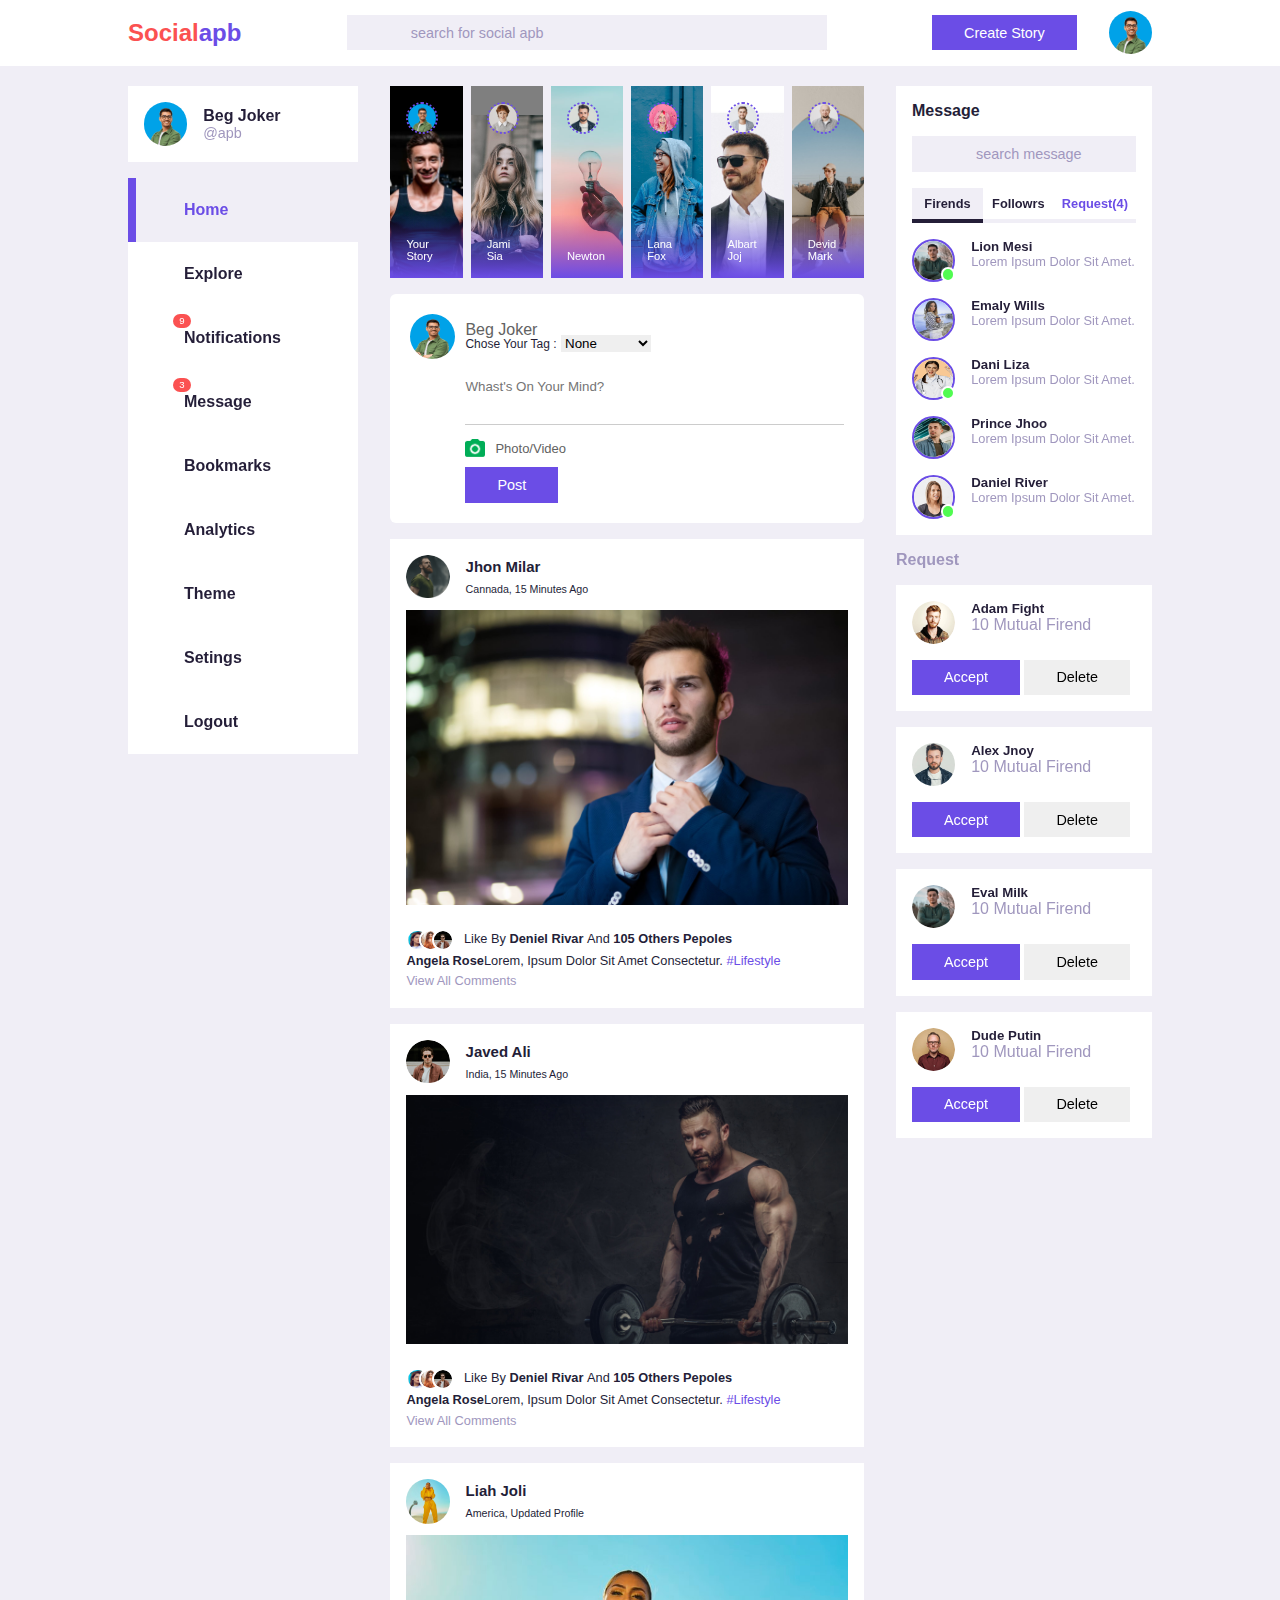
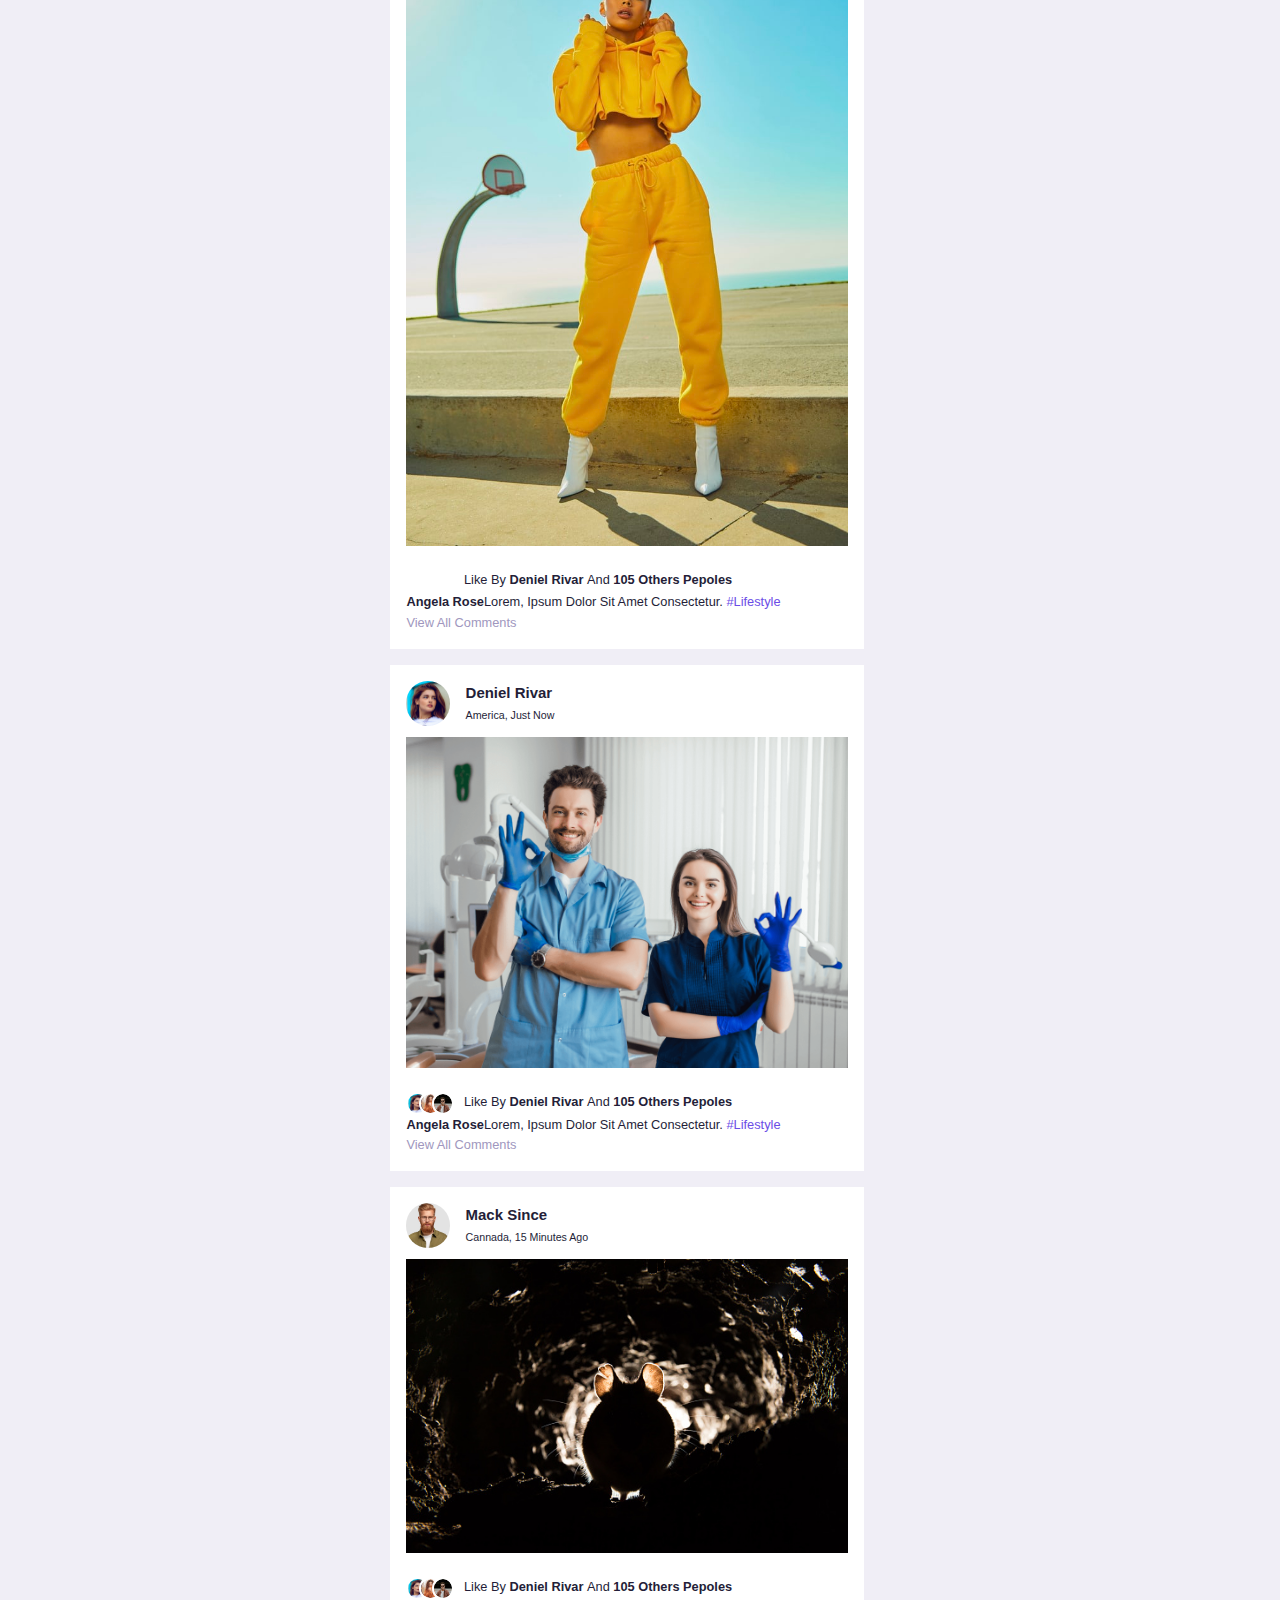
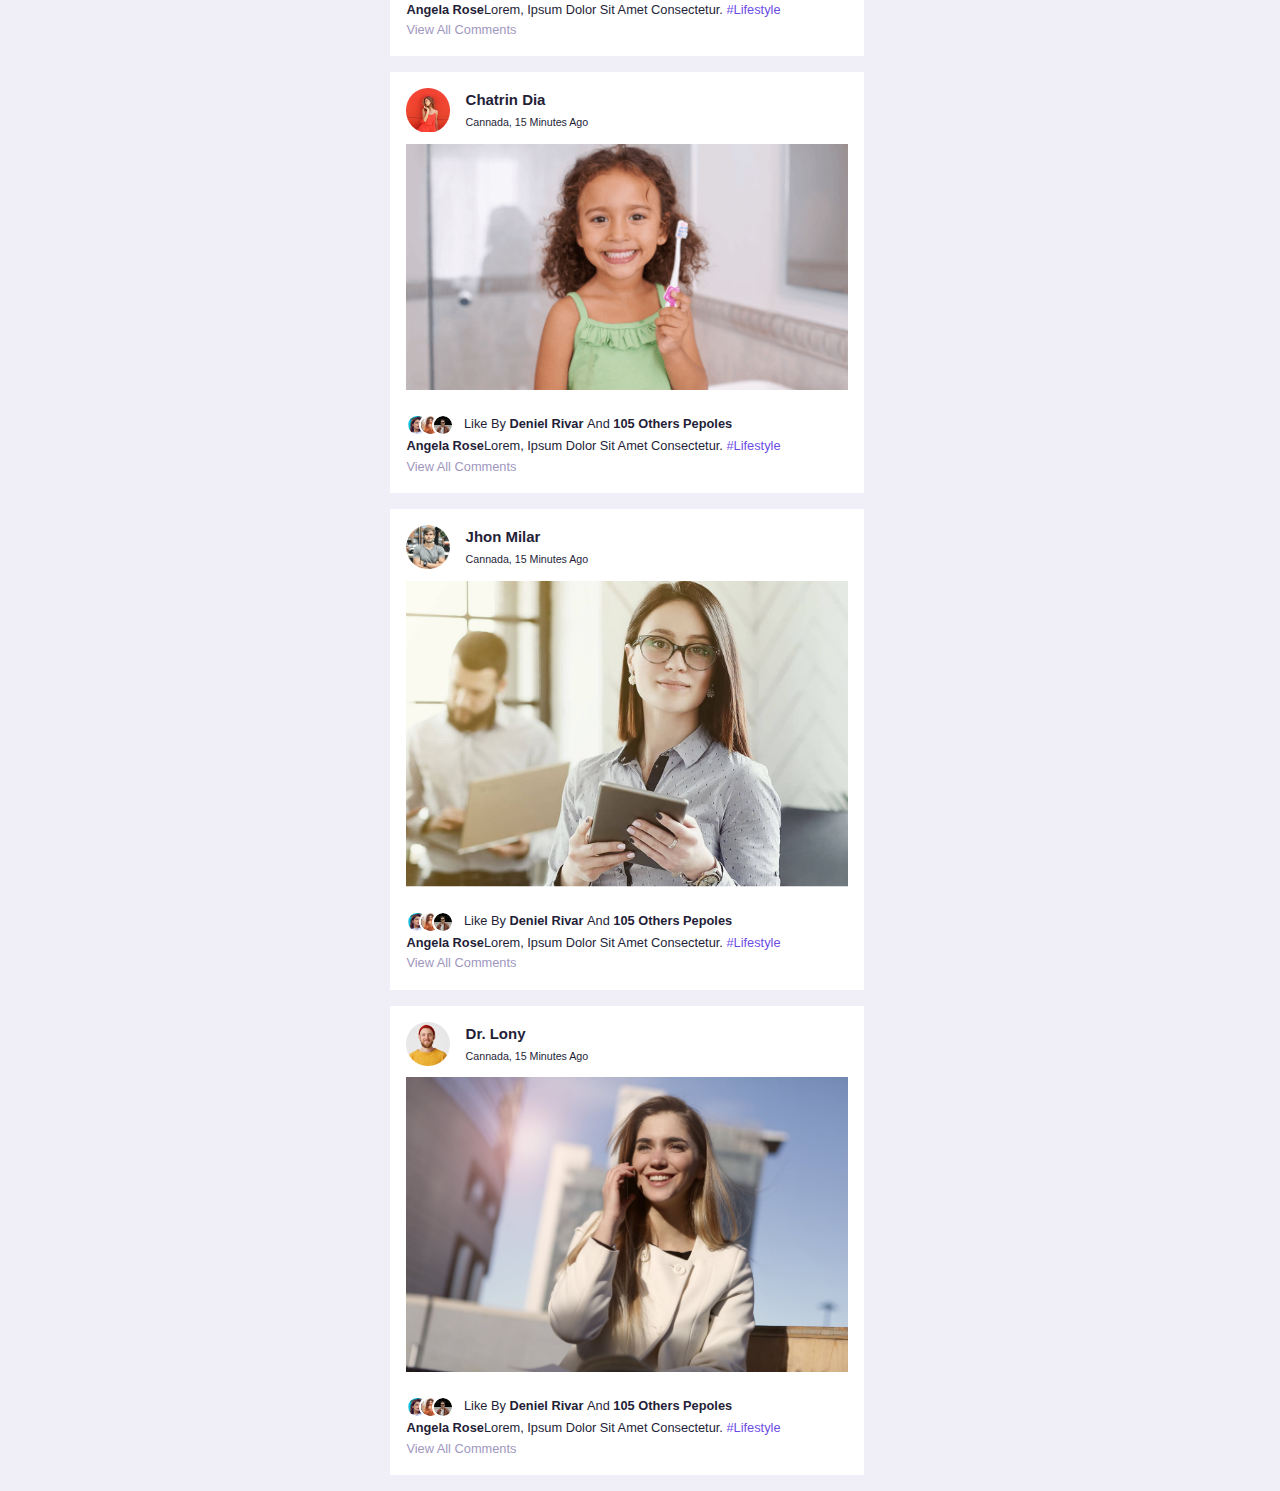
==== commit e51db94f: "commit3" ====
--- a/index.html
+++ b/index.html
@@ -192,18 +192,44 @@
                 
                 </div>                
                 <!-- storys..end.. -->
-                <form class="creatPost">
-                    <div class="profile-phots">
+                <div class="creatPost">
+                    <div class="user-phots">
                         <img src="img/profile-1.jpeg" alt="">
-                    </div>
-                   <div class="text-post">
-                      <input type="text" placeholder="whast's on your mind?" class="creatPost">
-                   </div>
-
-                   <div>
-                       <input type="submit" value="post" class="btn btn-primary">
-                   </div>
-                </form>
+                        <div>
+                            <p>Beg Joker</p>
+                            <small>Chose Your Tag :</small>
+                            <select name="tag" id="tag">
+                                <option value="0">none</option>
+                                <option value="1">ท่องเที่ยว</option>
+                                <option value="2">การเกษตร</option>
+                                <option value="3">Power Up</option>
+                                <option value="4">Power Full</option>
+                                <option value="5">Yeah!!</option>
+                                <option value="6">Games</option>
+                                <option value="7">Feeling</option>
+                                <option value="72">Power Up 2</option>
+                                <option value="73">Power Up 3</option>
+                                <option value="74">Power Up 5</option>
+                                <option value="75">Ready</option>
+                                <option value="76">TY</option>
+                                <option value="77">TY</option>
+                                <option value="78">New Tag</option>
+                                <option value="79">New Tag</option>
+                                <option value="80">Nirvana </option>
+                                <option value="81">Hello World</option>
+                            </select>
+                        </div>
+                    </div>
+                    <div class="post-input">
+                       <textarea rows="3" placeholder="whast's on your mind?"></textarea>
+                       <div class="add-post">
+                        <a href="#"><img src="img/photo.png">Photo/Video</img></a>
+                       </div>
+                       <div class="post">
+                        <input type="submit" value="post" class="btn btn-primary">
+                        </div>
+                    </div>
+                </div>
 
                 <!--..................feeds..start...............................-->
                 <div class="feeds">
--- a/style.css
+++ b/style.css
@@ -365,25 +365,61 @@
 /* ...........form..start......... */
 .creatPost{
     width: 100%;
-    display: flex;
-    align-items: center;
-    justify-content: space-between; 
-
-    border-radius: var(--border-radius);
-    padding: .4rem var(--card-padding);
-    background: var(--color-white);    
-    
-}
-.creatPost .text-post{
-    background: transparent;
-    justify-self: start;
-    width: 100%;
-    padding-left: 1rem;
-    margin-right: 1rem;  
-
-}
-.creatPost input[type="text"]{
-    color: var(--color-dark);  
+    background: var(--color-white); 
+    border-radius: 6px;
+    padding: 20px;
+    columns: #626262;   
+}
+.user-phots{
+    display: flex;
+    align-items: center;
+}
+.user-phots img{
+    width: 45px;
+    border-radius: 50px;
+    aspect-ratio: 1/1;    
+    overflow: hidden;
+    margin-right: 10px;
+}
+.user-phots p{
+    margin-bottom: -5px;
+    font-weight: 500;
+    color: #626262;
+}
+.user-phots small{
+    font-size: 12px;
+}
+.post-input{
+    padding-left: 55px;
+    padding-top: 20px;
+}
+.post-input textarea{
+    width: 100%;
+    border: 0;
+    outline: 0;
+    border-bottom: 1px solid #ccc;
+    background: var(--color-white);
+    resize: none;
+}
+.add-post{
+    display: flex;
+    margin-top: 10px;
+}
+.add-post a{
+    text-decoration: none;
+    display: flex;
+    align-items: center;
+    color: #626262;
+    margin-right: 30px;
+    font-size: 13px;
+}
+.add-post a img{
+    width: 20px;
+    margin-right: 10px;
+}
+.post{
+    display: flex;
+    margin-top: 10px;
 }
 /* ...........form..end......... */
 
@@ -823,3 +859,148 @@
     box-shadow: 0 0 1rem var(--color-primary);
 }
 
+/*----------- PROFILE PAGE ----------------*/
+.profile-container{
+    padding: 20px 15%;
+    color: #626262;
+}
+.profile-detail{
+    background: #fff;
+    padding: 20px;
+    border-radius: 4px;
+    display: flex;
+    align-items: flex-start;
+    justify-content: space-between;
+    margin-top: 60px;
+}
+.pd-row{
+    display: flex;
+    align-items: flex-start;
+}
+.pd-images{
+    width: 10rem;
+    margin-right: 20px;
+    border-radius: 50%;
+    aspect-ratio: 1/1;    
+    overflow: hidden;
+}
+.pd-row div h3{
+    font-size: 25px;
+    font-weight: 600;
+    margin-top: 55px;
+}
+.pd-row div p{
+    font-size: 13px;
+}
+.pd-row div img{
+    width: 25px;
+    border-radius: 50%;
+    margin-top: 12px;
+}
+.pd-right button{
+    height: 45px;
+    background: #1876f2;
+    border: 0;
+    outline: 0;
+    padding: 6px 10px;
+    display:  inline-flex;
+    align-items: center;
+    color: #fff;
+    border-radius: 3px;
+    margin-left: 10px;
+    margin-top: 60px;
+    cursor: pointer;
+}
+.pd-right button i{
+    height: 15px;
+    margin-right: 10px;
+}
+.pd-right button:nth-child(2){
+    background: #e4e6eb;
+    color: #000;
+}
+.profile-info{
+    display: flex;
+    align-self: flex-start;
+    justify-content: space-between;
+    margin-top: 20px;
+}
+.info-col{
+    flex-basis: 33%;
+}
+.post-col{
+    flex-basis: 65%;
+}
+.profile-intro{
+    background: var(--color-white);
+    padding: 20px;
+    margin-bottom: 20px;
+    border-radius: 4px;
+}
+.profile-intro h3{
+    font-weight: 600;
+}
+.intro-text{
+    text-align: center;
+    margin: 10px 0;
+    font-size: 15px;
+}
+.profile-intro hr{
+    border: 0;
+    height: 1px;
+    background: #ccc;
+    margin: 24px 0;
+}
+.profile-intro ul li{
+    list-style: none;
+    font-size: 15px;
+    margin: 15px 0;
+    display: flex;
+    align-items: center;
+}
+.profile-intro ul li i{
+    width: 26px;
+    margin-right: 10px;
+}
+.title-box{
+    display: flex;
+    align-items: center;
+    justify-content: space-between;
+}
+.title-box a{
+    text-decoration: none;
+    color: #1876f2;
+    font-size: 14px;
+}
+.photo-box{
+    display: grid;
+    grid-template-columns: repeat(3,auto);
+    grid-gap: 10px;
+    margin-top: 15px;
+}
+.photo-box div img{
+    width: 100%;
+    cursor: pointer;
+}
+.profile-intro p{
+    font-size: 14px;
+}
+.friends-box{
+    display: grid;
+    grid-template-columns: repeat(3,auto);
+    grid-gap: 10px;
+    margin-top: 15px;
+}
+.friends-box div img{
+    width: 100%;
+    cursor: pointer;
+    padding-bottom: 20px;
+}
+.friends-box div{
+    position: relative;
+}
+.friends-box p{
+    position: absolute;
+    bottom: 0;
+    left: 0;
+}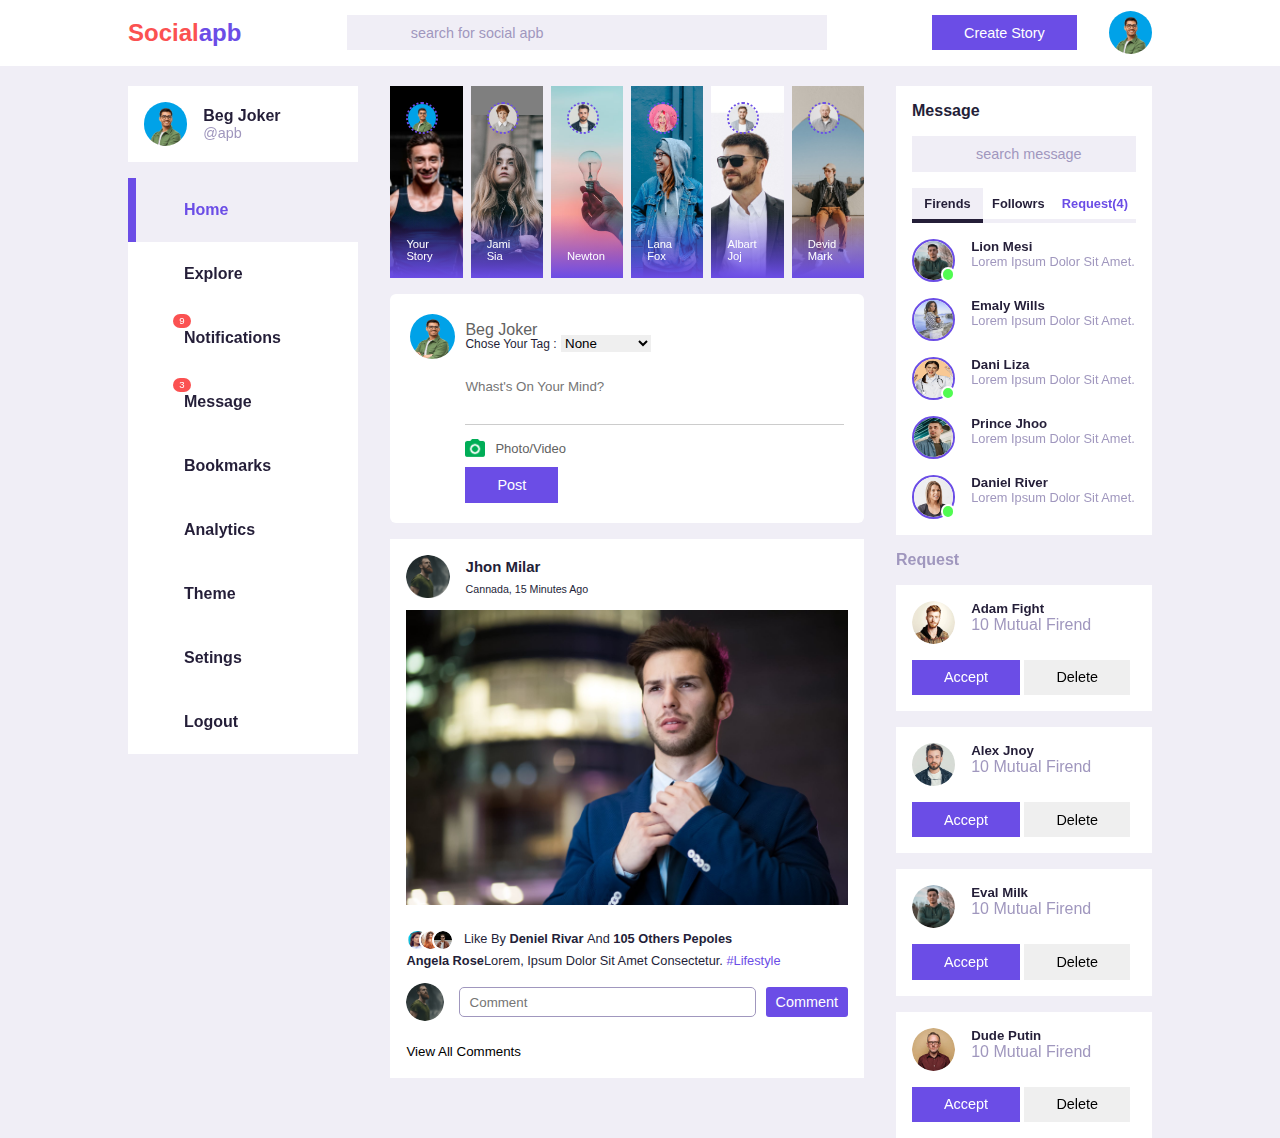
==== commit a5295e6c: "commit4" ====
--- a/index.html
+++ b/index.html
@@ -5,8 +5,7 @@
     <meta http-equiv="X-UA-Compatible" content="IE=edge">
     <meta name="viewport" content="width=device-width, initial-scale=1.0">
     <title>SOCIAL APB</title>
-    <link rel="stylesheet" href="https://unicons.iconscout.com/release/v4.0.0/css/line.css">
-    <!-- ................CUSTOM CSS LINK................... -->
+    <link rel="stylesheet" href="https://unicons.iconscout.com/release/v4.0.0/css/line.css"><!-- ................CUSTOM CSS LINK................... -->
     <link rel="stylesheet" href="style.css">
 </head>
 <body>
@@ -274,282 +273,25 @@
                             </div>
                             <div class="caption">
                                 <p><b>angela rose</b>Lorem, ipsum dolor sit amet consectetur. <span class="hash-teg">#lifestyle</span></p>
-                            </div> 
-                            <div class="text-gry comment">view all comments</div> 
-                    </div> 
-                    <div class="feed">
-                        <div class="head">
-                            <div class="user">
-                                <div class="profile-phots">
-                                    <img src="img/p5.png" alt="">                                    
+                            </div>
+                            <div class="comment">
+                                <img class="profile-comment" src="img/p7.png" alt="">
+                                <input type="text" placeholder="Comment" >
+                                <button type="submit" class="btn btn-primary">Comment</button>
+                            </div>
+                            <br>
+                            <button class="view-comment" id="view-comment">view all comments</button>
+                            <div class="popup" id="popup">
+                                <div class="modal-content">
+                                    <span class="close">&times;</span>
+                                    <img class="profile-comment" src="img/p7.png" alt="">
+                                    <h3>Jojo momo</h3>
+                                    <p>love it!!</p>
+                                    <img class="profile-comment" src="img/p7.png" alt="">
+                                    <input type="text" placeholder="Comment" >
+                                    <button type="submit" class="btn btn-primary">Comment</button>
                                 </div>
-                                <div class="info">
-                                    <h3>javed ali</h3>
-                                    <small>india, 15 minutes ago</small>
-                                </div>                               
-                            </div>
-                            <span class="edit">
-                                <i class="uil uil-ellipsis-h"></i>
-                            </span>
-                        </div>
-                            <div class="feed-phots">
-                                <img src="img/feed8.jpg" alt="">
-                            </div>
-                            <div class="action-buttons">
-                                <div class="inter-action-button">
-                                    <span><i class="uil uil-heart"></i></span>
-                                    <span><i class="uil uil-comment"></i></span>
-                                    <span><i class="uil uil-share-alt"></i></span>
-                                </div>
-                                <div class="book-mark">
-                                    <span><i class="uil uil-bookmark"></i></span>
-                                </div>
-                            </div>
-                            <div class="liked-by">
-                                <span><img src="img/p2.jpg" alt=""></span>
-                                <span><img src="img/p4.png" alt=""></span>
-                                <span><img src="img/p5.png" alt=""></span>
-                                <p>like by <b>deniel rivar </b> and<b> 105 others pepoles</b></p>                                                                  
-                            </div>
-                            <div class="caption">
-                                <p><b>angela rose</b>Lorem, ipsum dolor sit amet consectetur. <span class="hash-teg">#lifestyle</span></p>
-                            </div> 
-                            <div class="text-gry comment">view all comments</div> 
-                    </div>        
-                    <div class="feed">
-                        <div class="head">
-                            <div class="user">
-                                <div class="profile-phots">
-                                    <img src="img/feed4.jpg" alt="">                                    
-                                </div>
-                                <div class="info">
-                                    <h3>liah joli</h3>
-                                    <small>america, updated profile</small>
-                                </div>                               
-                            </div>
-                            <span class="edit">
-                                <i class="uil uil-ellipsis-h"></i>
-                            </span>
-                        </div>
-                            <div class="feed-phots">
-                                <img src="img/feed4.jpg" alt="">
-                            </div>
-                            <div class="action-buttons">
-                                <div class="inter-action-button">
-                                    <span><i class="uil uil-heart"></i></span>
-                                    <span><i class="uil uil-comment"></i></span>
-                                    <span><i class="uil uil-share-alt"></i></span>
-                                </div>
-                                <div class="book-mark">
-                                    <span><i class="uil uil-bookmark"></i></span>
-                                </div>
-                            </div>
-                            <div class="liked-by">
-                                <span><i class="uil uil-heart"></i></span>
-                                <span><i class="uil uil-comment"></i></span>
-                                <span><i class="uil uil-share-alt"></i></span>
-                                <p>like by <b>deniel rivar </b> and<b> 105 others pepoles</b></p>                                                                  
-                            </div>
-                            <div class="caption">
-                                <p><b>angela rose</b>Lorem, ipsum dolor sit amet consectetur. <span class="hash-teg">#lifestyle</span></p>
-                            </div> 
-                            <div class="text-gry comment">view all comments</div> 
-                    </div>
-                    <div class="feed">
-                        <div class="head">
-                            <div class="user">
-                                <div class="profile-phots">
-                                    <img src="img/p2.jpg" alt="">                                    
-                                </div>
-                                <div class="info">
-                                    <h3>Deniel Rivar</h3>
-                                    <small>america, just now</small>
-                                </div>                               
-                            </div>
-                            <span class="edit">
-                                <i class="uil uil-ellipsis-h"></i>
-                            </span>
-                        </div>
-                            <div class="feed-phots">
-                                <img src="img/feed3.png" alt="">
-                            </div>
-                            <div class="action-buttons">
-                                <div class="inter-action-button">
-                                    <span><i class="uil uil-heart"></i></span>
-                                    <span><i class="uil uil-comment"></i></span>
-                                    <span><i class="uil uil-share-alt"></i></span>
-                                </div>
-                                <div class="book-mark">
-                                    <span><i class="uil uil-bookmark"></i></span>
-                                </div>
-                            </div>
-                            <div class="liked-by">
-                                <span><img src="img/p2.jpg" alt=""></span>
-                                <span><img src="img/p4.png" alt=""></span>
-                                <span><img src="img/p5.png" alt=""></span>
-                                <p>like by <b>deniel rivar </b> and<b> 105 others pepoles</b></p>                                                                  
-                            </div>
-                            <div class="caption">
-                                <p><b>angela rose</b>Lorem, ipsum dolor sit amet consectetur. <span class="hash-teg">#lifestyle</span></p>
-                            </div> 
-                            <div class="text-gry comment">view all comments</div> 
-                    </div>                   
-                    <div class="feed">
-                        <div class="head">
-                            <div class="user">
-                                <div class="profile-phots">
-                                    <img src="img/s1.jpg" alt="">                                    
-                                </div>
-                                <div class="info">
-                                    <h3>mack since</h3>
-                                    <small>cannada, 15 minutes ago</small>
-                                </div>                               
-                            </div>
-                            <span class="edit">
-                                <i class="uil uil-ellipsis-h"></i>
-                            </span>
-                        </div>
-                            <div class="feed-phots">
-                                <img src="img/feed2.jpg" alt="">
-                            </div>
-                            <div class="action-buttons">
-                                <div class="inter-action-button">
-                                    <span><i class="uil uil-heart"></i></span>
-                                    <span><i class="uil uil-comment"></i></span>
-                                    <span><i class="uil uil-share-alt"></i></span>
-                                </div>
-                                <div class="book-mark">
-                                    <span><i class="uil uil-bookmark"></i></span>
-                                </div>
-                            </div>
-                            <div class="liked-by">
-                                <span><img src="img/p2.jpg" alt=""></span>
-                                <span><img src="img/p4.png" alt=""></span>
-                                <span><img src="img/p5.png" alt=""></span>
-                                <p>like by <b>deniel rivar </b> and<b> 105 others pepoles</b></p>                                                                  
-                            </div>
-                            <div class="caption">
-                                <p><b>angela rose</b>Lorem, ipsum dolor sit amet consectetur. <span class="hash-teg">#lifestyle</span></p>
-                            </div> 
-                            <div class="text-gry comment">view all comments</div> 
-                    </div>                  
-                    <div class="feed">
-                        <div class="head">
-                            <div class="user">
-                                <div class="profile-phots">
-                                    <img src="img/profile-4.jpg" alt="">                                    
-                                </div>
-                                <div class="info">
-                                    <h3>chatrin dia</h3>
-                                    <small>cannada, 15 minutes ago</small>
-                                </div>                               
-                            </div>
-                            <span class="edit">
-                                <i class="uil uil-ellipsis-h"></i>
-                            </span>
-                        </div>
-                            <div class="feed-phots">
-                                <img src="img/feed6.png" alt="">
-                            </div>
-                            <div class="action-buttons">
-                                <div class="inter-action-button">
-                                    <span><i class="uil uil-heart"></i></span>
-                                    <span><i class="uil uil-comment"></i></span>
-                                    <span><i class="uil uil-share-alt"></i></span>
-                                </div>
-                                <div class="book-mark">
-                                    <span><i class="uil uil-bookmark"></i></span>
-                                </div>
-                            </div>
-                            <div class="liked-by">
-                                <span><img src="img/p2.jpg" alt=""></span>
-                                <span><img src="img/p4.png" alt=""></span>
-                                <span><img src="img/p5.png" alt=""></span>
-                                <p>like by <b>deniel rivar </b> and<b> 105 others pepoles</b></p>                                                                  
-                            </div>
-                            <div class="caption">
-                                <p><b>angela rose</b>Lorem, ipsum dolor sit amet consectetur. <span class="hash-teg">#lifestyle</span></p>
-                            </div> 
-                            <div class="text-gry comment">view all comments</div> 
-                    </div>         
-   
-                    <div class="feed">
-                        <div class="head">
-                            <div class="user">
-                                <div class="profile-phots">
-                                    <img src="img/p3.png" alt="">                                    
-                                </div>
-                                <div class="info">
-                                    <h3>jhon milar</h3>
-                                    <small>cannada, 15 minutes ago</small>
-                                </div>                               
-                            </div>
-                            <span class="edit">
-                                <i class="uil uil-ellipsis-h"></i>
-                            </span>
-                        </div>
-                            <div class="feed-phots">
-                                <img src="img/feed7.jpg" alt="">
-                            </div>
-                            <div class="action-buttons">
-                                <div class="inter-action-button">
-                                    <span><i class="uil uil-heart"></i></span>
-                                    <span><i class="uil uil-comment"></i></span>
-                                    <span><i class="uil uil-share-alt"></i></span>
-                                </div>
-                                <div class="book-mark">
-                                    <span><i class="uil uil-bookmark"></i></span>
-                                </div>
-                            </div>
-                            <div class="liked-by">
-                                <span><img src="img/p2.jpg" alt=""></span>
-                                <span><img src="img/p4.png" alt=""></span>
-                                <span><img src="img/p5.png" alt=""></span>
-                                <p>like by <b>deniel rivar </b> and<b> 105 others pepoles</b></p>                                                                  
-                            </div>
-                            <div class="caption">
-                                <p><b>angela rose</b>Lorem, ipsum dolor sit amet consectetur. <span class="hash-teg">#lifestyle</span></p>
-                            </div> 
-                            <div class="text-gry comment">view all comments</div> 
-                    </div>  
-                    <div class="feed">
-                        <div class="head">
-                            <div class="user">
-                                <div class="profile-phots">
-                                    <img src="img/s7.jpg" alt="">                                    
-                                </div>
-                                <div class="info">
-                                    <h3>dr. lony</h3>
-                                    <small>cannada, 15 minutes ago</small>
-                                </div>                               
-                            </div>
-                            <span class="edit">
-                                <i class="uil uil-ellipsis-h"></i>
-                            </span>
-                        </div>
-                            <div class="feed-phots">
-                                <img src="img/feed5.jpeg" alt="">
-                            </div>
-                            <div class="action-buttons">
-                                <div class="inter-action-button">
-                                    <span><i class="uil uil-heart"></i></span>
-                                    <span><i class="uil uil-comment"></i></span>
-                                    <span><i class="uil uil-share-alt"></i></span>
-                                </div>
-                                <div class="book-mark">
-                                    <span><i class="uil uil-bookmark"></i></span>
-                                </div>
-                            </div>
-                            <div class="liked-by">
-                                <span><img src="img/p2.jpg" alt=""></span>
-                                <span><img src="img/p4.png" alt=""></span>
-                                <span><img src="img/p5.png" alt=""></span>
-                                <p>like by <b>deniel rivar </b> and<b> 105 others pepoles</b></p>                                                                  
-                            </div>
-                            <div class="caption">
-                                <p><b>angela rose</b>Lorem, ipsum dolor sit amet consectetur. <span class="hash-teg">#lifestyle</span></p>
-                            </div> 
-                            <div class="text-gry comment">view all comments</div> 
+                            </div> 
                     </div>                  
                 </div>
                 <!--..................feeds.end................................-->
@@ -752,5 +494,6 @@
 
     <!-- .............CUSTOM JS LINK...................... -->
     <script src="script.js"></script>
+  </body>
 </body>
 </html>--- a/style.css
+++ b/style.css
@@ -497,6 +497,110 @@
 .hash-teg{
     color: var(--color-primary);
 }
+.comment{
+    display: flex;
+    align-items: center;
+    margin-top: 12px;
+}
+.comment img{
+    width: 45px;
+    border-radius: 50px;
+    aspect-ratio: 1/1;    
+    overflow: hidden;
+    margin-right: 10px;
+}
+.comment input{
+    width: 80%;
+    height: 30px;
+    margin-left: 1%;
+    text-indent: 10px;
+    border: solid 1.5px var(--color-gry);
+    border-radius: 5px;
+    background: colo;
+}
+.comment button{
+    height: 30px;
+    outline: 0;
+    padding: 6px 10px;
+    display:  inline;
+    align-items: center;
+    color: #fff;
+    border-radius: 3px;
+    margin-left: 10px;
+    cursor: pointer;
+}
+.view-comment{
+    background: none;
+}
+.popup{
+    display: none;
+    position: fixed; 
+    z-index: 1; 
+    padding-top: 100px;
+    left: 0;
+    top: 0;
+    width: 100%; 
+    height: 100%; 
+    overflow: auto; 
+    background-color: rgb(0,0,0); 
+    background-color: rgba(0,0,0,0.4); 
+}
+.modal-content{
+    background-color: #fefefe;
+    margin: 15% auto;
+    padding: 20px;
+    border: 1px solid #888;
+    width: 50%; 
+}
+.close {
+    color: #aaa;
+    float: right;
+    font-size: 28px;
+    font-weight: bold;
+}
+.close:hover,
+.close:focus {
+  color: black;
+  text-decoration: none;
+  cursor: pointer;
+}
+.modal-content img{
+    width: 45px;
+    border-radius: 50px;
+    aspect-ratio: 1/1;    
+    overflow: hidden;
+    margin-right: 10px;
+    align-items: center;
+    margin-top: 12px;
+}
+.modal-content h3{
+    margin-bottom: -5px;
+    font-weight: 500;
+    margin-left: 70px;
+}
+.modal-content p{
+    font-size: 12px;
+    margin-left: 70px;
+}
+.modal-content input{
+    width: 70%;
+    height: 30px;
+    margin-left: 1%;
+    text-indent: 10px;
+    border: solid 1.5px var(--color-gry);
+    border-radius: 5px;
+}
+.modal-content button{
+    height: 30px;
+    outline: 0;
+    padding: 6px 10px;
+    display:  inline;
+    align-items: center;
+    color: #fff;
+    border-radius: 3px;
+    margin-left: 10px;
+    cursor: pointer;
+}
 /* ...................feed end............ */
 
 
